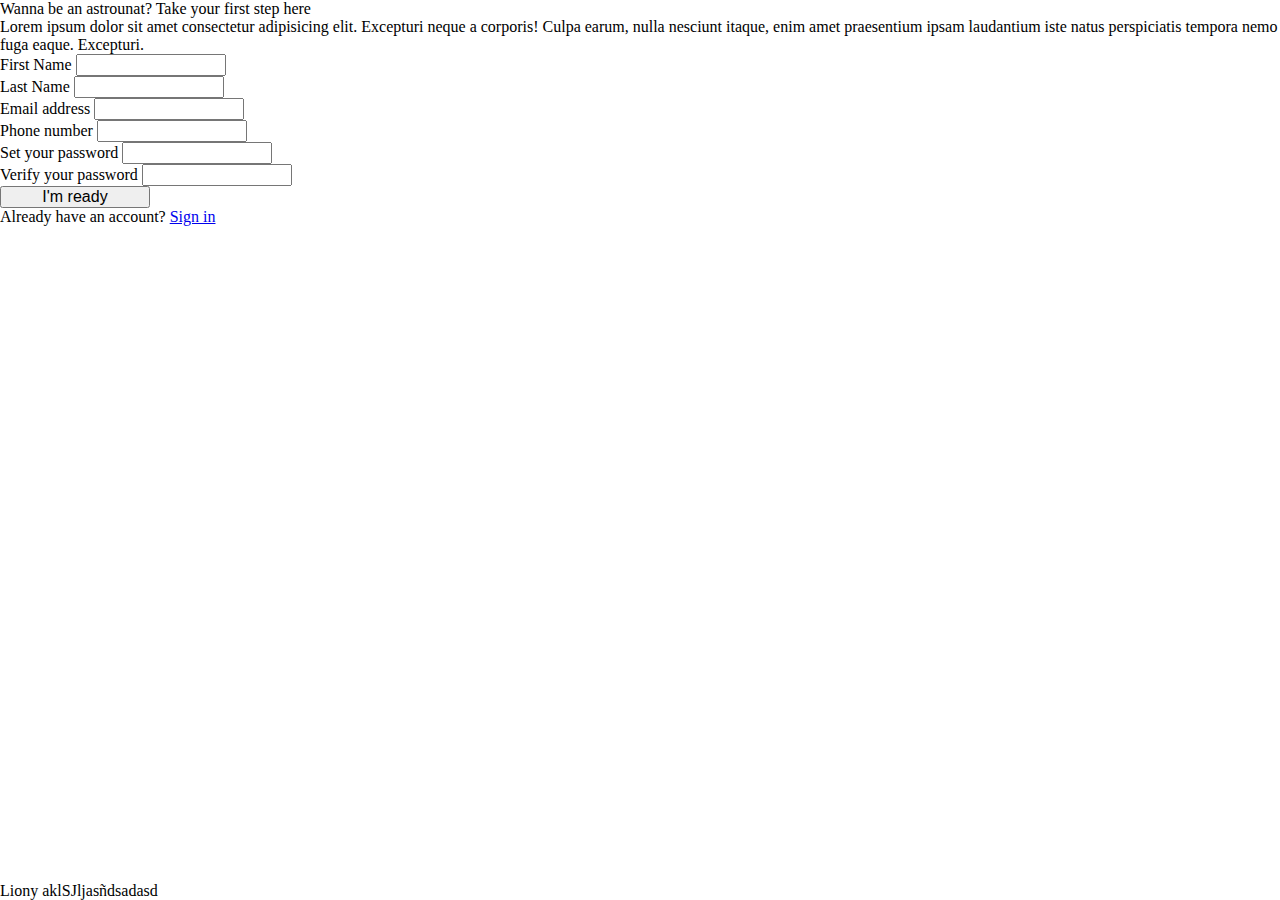
==== index.html @ 0cc735d4 "Html done, working on the css" ====
<!DOCTYPE html>
<html lang="en">
<head>
    <meta charset="UTF-8">
    <meta http-equiv="X-UA-Compatible" content="IE=edge">
    <meta name="viewport" content="width=device-width, initial-scale=1.0">
    <link rel="stylesheet" href="styles.css">
    <title>Astrounat wannabe</title>
</head>
<body>
    <div class="header">Wanna be an astrounat? Take your first step here</div>
    <div class="info">Lorem ipsum dolor sit amet consectetur adipisicing elit. Excepturi neque a corporis! Culpa earum, nulla nesciunt itaque, enim amet praesentium ipsam laudantium iste natus perspiciatis tempora nemo fuga eaque. Excepturi.</div>
    <form action="#" method="get">
        <div>
            <label for="user_first">First Name</label>
            <input type="text" name="user_data" id="user_first" required>
        </div>
        <div>
            <label for="user_last">Last Name</label>
            <input type="text" name="user_data" id="user_last" required>
        </div>
        <div>
            <label for="user_email">Email address</label>
            <input type="email" name="user_data" id="user_email" required>
        </div>
        <div>
            <label for="user_numer">Phone number</label>
            <input type="tel" name="user_data" id="user_numer" required>
        </div>
        <div class="password">
            <label for="password-1">Set your password</label>
            <input type="password" id="password-1" required>
        </div>
        <div class="password">
            <label for="password-2">Verify your password</label>
            <input type="password" id="password-2" required>
        </div>
        <button type="submit">I'm ready</button>
        <div class="sign-in">Already have an account? <a href="#">Sign in</a></div>
    </form>
    <footer>Liony aklSJljasñdsadasd</footer>
</body>
</html>
---- styles.css ----
* {
    box-sizing: border-box;
    margin: 0;
    padding: 0;
}

input, 
button, 
label {
    font-size: 100%;
    width: 150px;
    padding: 0;
    margin: 0;
}

body {
    position: absolute;
    min-height: 100vh;
    display: flex;
    flex-direction: column;
}



footer {
    margin-top: auto;
}
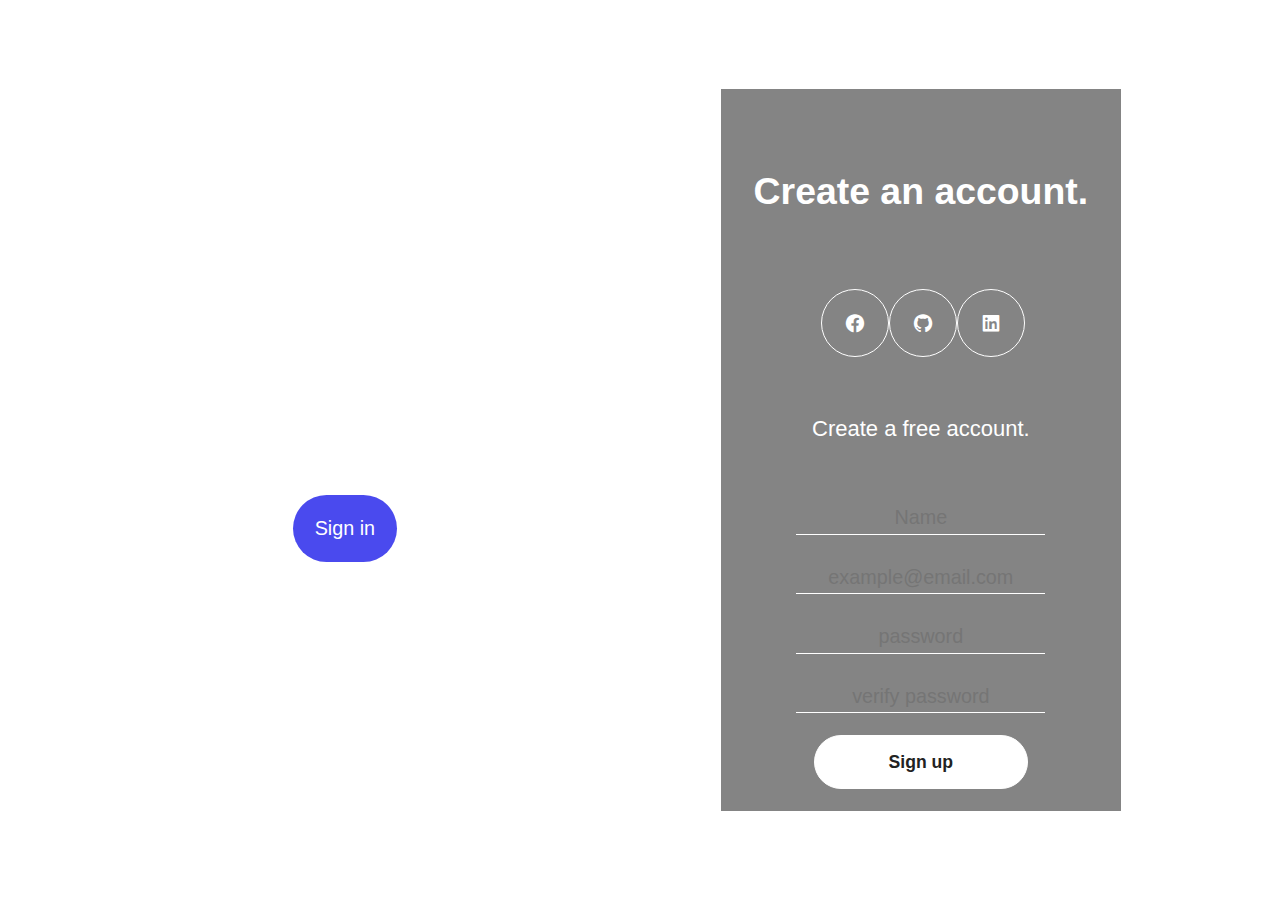
==== commit 4b6b750a: "TODO put in my info" ====
--- a/index.html
+++ b/index.html
@@ -1,43 +1,72 @@
 <!DOCTYPE html>
 <html lang="en">
 <head>
-    <meta charset="UTF-8">
-    <meta http-equiv="X-UA-Compatible" content="IE=edge">
-    <meta name="viewport" content="width=device-width, initial-scale=1.0">
-    <link rel="stylesheet" href="styles.css">
-    <title>Astrounat wannabe</title>
+  <meta charset="UTF-8">
+  <meta http-equiv="X-UA-Compatible" content="IE=edge">
+  <meta name="viewport" content="width=device-width, initial-scale=1.0">
+  <link href='https://unpkg.com/boxicons@2.1.2/css/boxicons.min.css' rel='stylesheet'>
+  <link rel="stylesheet" href="styles.css">
+  <title>Astronaut wannabe | Login</title>
 </head>
 <body>
-    <div class="header">Wanna be an astrounat? Take your first step here</div>
-    <div class="info">Lorem ipsum dolor sit amet consectetur adipisicing elit. Excepturi neque a corporis! Culpa earum, nulla nesciunt itaque, enim amet praesentium ipsam laudantium iste natus perspiciatis tempora nemo fuga eaque. Excepturi.</div>
-    <form action="#" method="get">
-        <div>
-            <label for="user_first">First Name</label>
-            <input type="text" name="user_data" id="user_first" required>
+  <div class="container-form sign-up">
+    <div class="welcome-back">
+      <div class="message">
+        <h2>Welcome to Astronauts</h2>
+        <p>Already have an account? Sign in here</p>
+        <button class="sign-in-btn">Sign in</button>
+      </div>
+    </div>
+    <form action="get" class="form">
+      <h2 class="create-account">Create an account.</h2>
+      <div class="icons">
+        <div class="border-icon">
+          <i class='bx bxl-facebook-circle'></i>
         </div>
-        <div>
-            <label for="user_last">Last Name</label>
-            <input type="text" name="user_data" id="user_last" required>
+        <div class="border-icon">
+          <i class='bx bxl-github' ></i>
         </div>
-        <div>
-            <label for="user_email">Email address</label>
-            <input type="email" name="user_data" id="user_email" required>
+        <div class="border-icon">
+          <i class='bx bxl-linkedin-square' ></i>
         </div>
-        <div>
-            <label for="user_numer">Phone number</label>
-            <input type="tel" name="user_data" id="user_numer" required>
+      </div>
+      <p class="free-account">Create a free account.</p>
+      <input type="text" placeholder="Name">
+      <input type="email" placeholder="example@email.com" id="email">
+      <input type="password" placeholder="password" id="password-1">
+      <input type="password" placeholder="verify password" id="password-2">
+      <input type="button" value="Sign up">      
+    </form>
+  </div>
+
+  <div class="container-form sign-in">
+    <form action="get" class="form">
+      <h2 class="create-account">Sign in</h2>
+      <div class="icons">
+        <div class="border-icon">
+          <i class='bx bxl-facebook-circle'></i>
         </div>
-        <div class="password">
-            <label for="password-1">Set your password</label>
-            <input type="password" id="password-1" required>
+        <div class="border-icon">
+          <i class='bx bxl-github' ></i>
         </div>
-        <div class="password">
-            <label for="password-2">Verify your password</label>
-            <input type="password" id="password-2" required>
+        <div class="border-icon">
+          <i class='bx bxl-linkedin-square' ></i>
         </div>
-        <button type="submit">I'm ready</button>
-        <div class="sign-in">Already have an account? <a href="#">Sign in</a></div>
+      </div>
+      <p class="free-account">Don't have an account?</p>
+      <input type="email" placeholder="example@email.com" id="email-1">
+      <input type="password" placeholder="password" id="password">
+      <input type="button" value="Sign in">
     </form>
-    <footer>Liony aklSJljasñdsadasd</footer>
+    <div class="welcome-back">
+      <div class="message">
+        <h2>Welcome back to Astronauts</h2>
+        <p>If you don't have an account? Sign up here</p>
+        <button class="sign-up-btn">Sign up</button>
+      </div>
+    </div>
+    
+  </div>
+  <script src="script.js"></script>
 </body>
 </html>--- a/styles.css
+++ b/styles.css
@@ -1,27 +1,155 @@
+@font-face {
+    font-family: Trashtalk;
+    src: url(Assets/Fonts/Trashtalk.ttf);
+}
+
 * {
     box-sizing: border-box;
     margin: 0;
     padding: 0;
-}
-
-input, 
-button, 
-label {
-    font-size: 100%;
-    width: 150px;
-    padding: 0;
-    margin: 0;
+    font-family: 'Lucida Sans', 'Lucida Sans Regular', 'Lucida Grande', 'Lucida Sans Unicode', Geneva, Verdana, sans-serif;
+    font-size: 22px;
 }
 
 body {
-    position: absolute;
     min-height: 100vh;
     display: flex;
-    flex-direction: column;
+    align-items: center;
+    justify-content: center;
+    background: url(Assets/Images/astronaut.jpg);
+    background-position: center;
+    background-repeat: no-repeat;
+    background-size: cover;
+    color: #fff;
 }
 
+.container-form {
+    width: 90%;
+    height: 90vh;
+    display: flex;
+    justify-content: space-around;
+    transition: all .5s ease-out;
+}
 
+.welcome-back {
+    display: flex;
+    align-items: center;
+    text-align: center;
+}
 
-footer {
-    margin-top: auto;
+.message {
+    padding: 1rem;
+}
+
+.message h2 {
+    font-size: 1.7rem;
+    padding: 1rem 0;
+}
+
+.message button {
+    padding: 1rem;
+    font-weight: 400;
+    background-color: #4a4aee;
+    border-radius: 2rem;
+    border: none;
+    cursor: pointer;
+    outline: none;
+    font-size: .9rem;
+    margin-top: 2rem;
+    transition: all .3s ease-in;
+    color: #fff;
+}
+
+.message button:hover {
+    background-color: #6464f8;
+}
+
+.form {
+    display: flex;
+    flex-direction: column;
+    justify-content: center;
+    width: 400px;
+    padding: 1rem;
+    margin: 2rem;
+    background-color: rgb(51, 51, 51, .602);
+    text-align: center;
+}
+
+.create-account {
+    padding: 2.7rem 0;
+    font-size: 1.7rem;
+}
+
+.icons {
+    width: 200px;
+    display: flex;
+    justify-content: space-around;
+    margin: auto;
+}
+
+.border-icon {
+    height: 20px;
+    width: 20px;
+    display: flex;
+    align-items: center;
+    justify-content: center;
+    padding: 1.5rem;
+    border: solid thin white;
+    border-radius: 50%;
+    font-size: 1.5rem;
+    transition: all.3s ease-in;
+}
+
+.border-icon:hover {
+    background-color: #4a4aee;
+    cursor: pointer;
+}
+
+.free-account {
+    padding: 2rem 0;
+}
+
+.form input {
+    width: 70%;
+    display: block;
+    margin: auto;
+    margin-bottom: 0.5rem;
+    background-color: transparent;
+    border: none;
+    border-bottom: solid thin white;
+    text-align: center;
+    outline: none;
+    padding: .2rem 0;
+    font-size: .9rem;
+    color: white;
+}
+
+.form input[type="button"] {
+    width: 60%;
+    margin: 0 auto;
+    border: solid thin white;
+    padding: .7rem;
+    border-radius: 2rem;
+    background-color: white;
+    font-weight: 600;
+    margin-top: 0.5rem;
+    font-size: .8rem;
+    cursor: pointer;
+    color: #222;
+}
+
+.sign-in {
+    position: absolute;
+    opacity: 0;
+    visibility: hidden;
+}
+
+.sign-in.active {
+    opacity: 1;
+    visibility: visible;
+}
+
+.sign-up.active {
+    opacity: 0;
+    visibility: hidden;
 }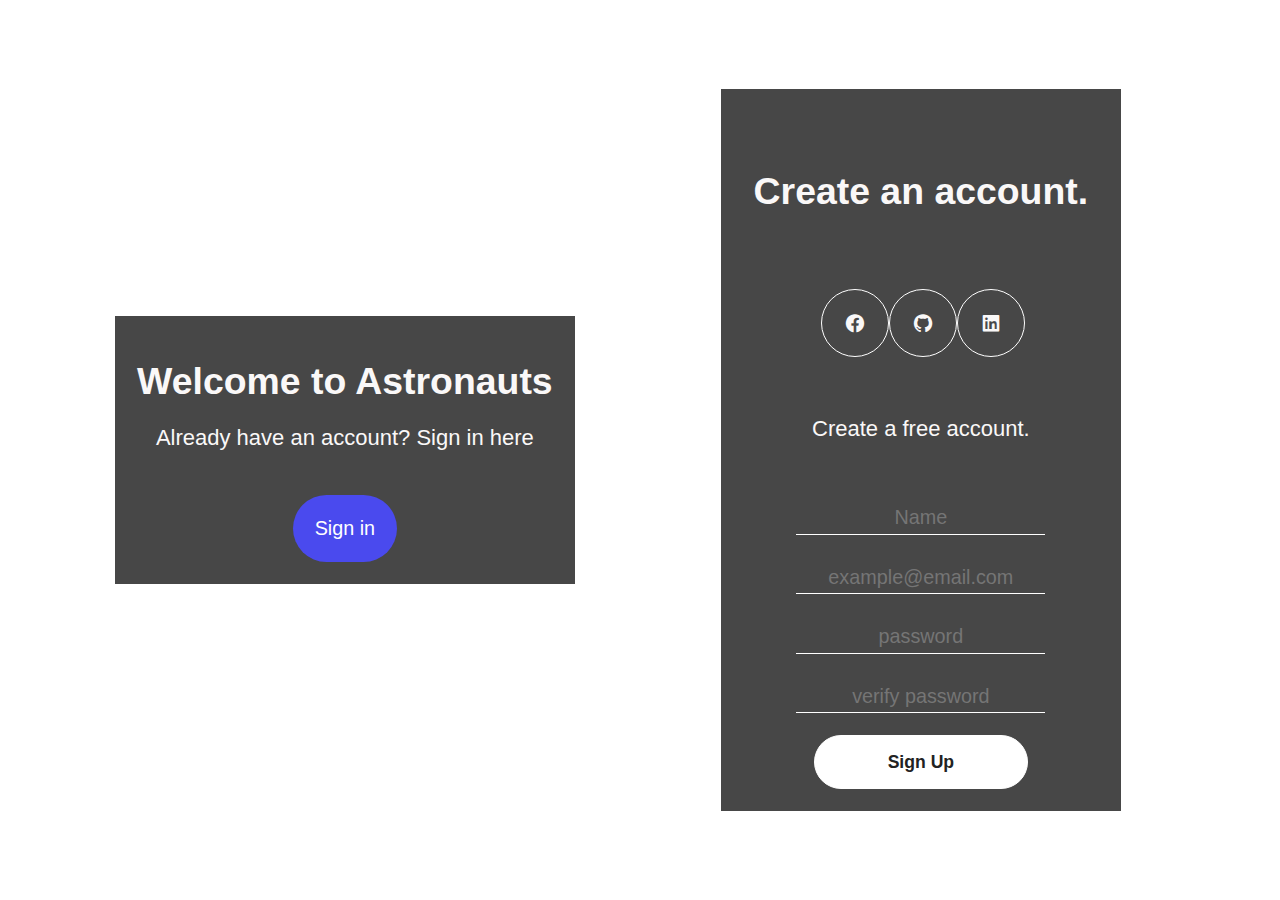
==== commit 271a0b06: "TODO work on finishing the validation" ====
--- a/index.html
+++ b/index.html
@@ -31,11 +31,11 @@
         </div>
       </div>
       <p class="free-account">Create a free account.</p>
-      <input type="text" placeholder="Name">
-      <input type="email" placeholder="example@email.com" id="email">
-      <input type="password" placeholder="password" id="password-1">
-      <input type="password" placeholder="verify password" id="password-2">
-      <input type="button" value="Sign up">      
+      <input required type="text" placeholder="Name">
+      <input type="email" required placeholder="example@email.com" id="email">
+      <input required minlength="8" maxlength="16" type="password" placeholder="password" id="password-1">
+      <input required minlength="8" maxlength="16" type="password" placeholder="verify password" id="password-2">
+      <button type="submit" id="submit">Sign Up</button>      
     </form>
   </div>
 
@@ -56,12 +56,12 @@
       <p class="free-account">Don't have an account?</p>
       <input type="email" placeholder="example@email.com" id="email-1">
       <input type="password" placeholder="password" id="password">
-      <input type="button" value="Sign in">
+      <button type="submit">Sign In</button> 
     </form>
     <div class="welcome-back">
       <div class="message">
         <h2>Welcome back to Astronauts</h2>
-        <p>If you don't have an account? Sign up here</p>
+        <p>If you don't have an account ign up here</p>
         <button class="sign-up-btn">Sign up</button>
       </div>
     </div>
--- a/styles.css
+++ b/styles.css
@@ -20,7 +20,7 @@
     background-position: center;
     background-repeat: no-repeat;
     background-size: cover;
-    color: #fff;
+    color: rgb(250, 248, 248);
 }
 
 .container-form {
@@ -39,6 +39,7 @@
 
 .message {
     padding: 1rem;
+    background-color: rgb(51, 51, 51, .9);
 }
 
 .message h2 {
@@ -71,7 +72,7 @@
     width: 400px;
     padding: 1rem;
     margin: 2rem;
-    background-color: rgb(51, 51, 51, .602);
+    background-color: rgb(51, 51, 51, .9);
     text-align: center;
 }
 
@@ -124,7 +125,7 @@
     color: white;
 }
 
-.form input[type="button"] {
+.form button[type="submit"] {
     width: 60%;
     margin: 0 auto;
     border: solid thin white;
@@ -134,8 +135,12 @@
     font-weight: 600;
     margin-top: 0.5rem;
     font-size: .8rem;
+    color: #222;
+}
+
+.form button[type="submit"]:hover {
+    background-color: gray;
     cursor: pointer;
-    color: #222;
 }
 
 .sign-in {
